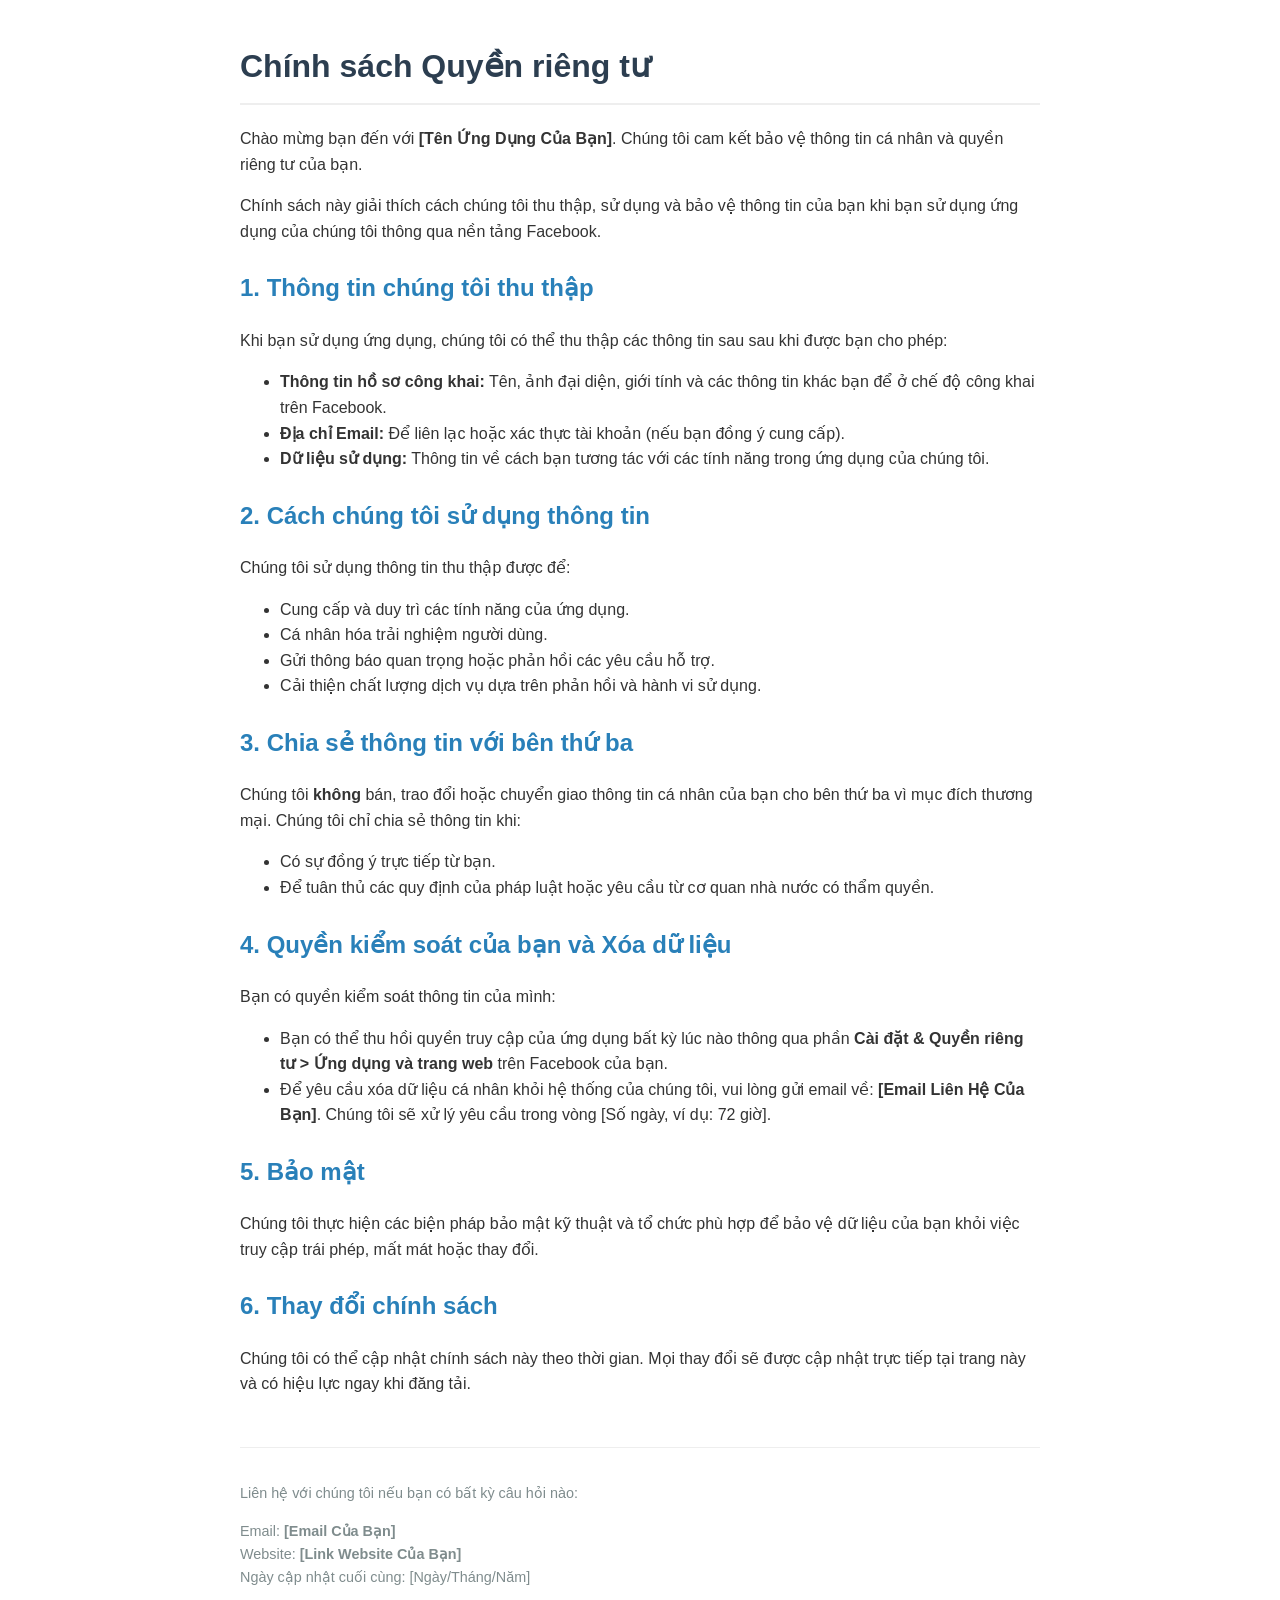
==== privacy-policy.html @ 0a475c06 "Rename Privacy-Policy.html to privacy-policy.html" ====
<!DOCTYPE html>
<html lang="vi">
<head>
    <meta charset="UTF-8">
    <meta name="viewport" content="width=device-width, initial-scale=1.0">
    <title>Chính sách Quyền riêng tư</title>
    <style>
        body { font-family: Arial, sans-serif; line-height: 1.6; color: #333; max-width: 800px; margin: 0 auto; padding: 20px; }
        h1 { color: #2c3e50; border-bottom: 2px solid #eee; padding-bottom: 10px; }
        h2 { color: #2980b9; margin-top: 25px; }
        p { margin-bottom: 15px; }
        ul { margin-bottom: 15px; }
        .footer { margin-top: 50px; font-size: 0.9em; color: #7f8c8d; border-top: 1px solid #eee; padding-top: 20px; }
    </style>
</head>
<body>

    <h1>Chính sách Quyền riêng tư</h1>
    <p>Chào mừng bạn đến với <strong>[Tên Ứng Dụng Của Bạn]</strong>. Chúng tôi cam kết bảo vệ thông tin cá nhân và quyền riêng tư của bạn.</p>
    <p>Chính sách này giải thích cách chúng tôi thu thập, sử dụng và bảo vệ thông tin của bạn khi bạn sử dụng ứng dụng của chúng tôi thông qua nền tảng Facebook.</p>

    <h2>1. Thông tin chúng tôi thu thập</h2>
    <p>Khi bạn sử dụng ứng dụng, chúng tôi có thể thu thập các thông tin sau sau khi được bạn cho phép:</p>
    <ul>
        <li><strong>Thông tin hồ sơ công khai:</strong> Tên, ảnh đại diện, giới tính và các thông tin khác bạn để ở chế độ công khai trên Facebook.</li>
        <li><strong>Địa chỉ Email:</strong> Để liên lạc hoặc xác thực tài khoản (nếu bạn đồng ý cung cấp).</li>
        <li><strong>Dữ liệu sử dụng:</strong> Thông tin về cách bạn tương tác với các tính năng trong ứng dụng của chúng tôi.</li>
    </ul>

    <h2>2. Cách chúng tôi sử dụng thông tin</h2>
    <p>Chúng tôi sử dụng thông tin thu thập được để:</p>
    <ul>
        <li>Cung cấp và duy trì các tính năng của ứng dụng.</li>
        <li>Cá nhân hóa trải nghiệm người dùng.</li>
        <li>Gửi thông báo quan trọng hoặc phản hồi các yêu cầu hỗ trợ.</li>
        <li>Cải thiện chất lượng dịch vụ dựa trên phản hồi và hành vi sử dụng.</li>
    </ul>

    <h2>3. Chia sẻ thông tin với bên thứ ba</h2>
    <p>Chúng tôi <strong>không</strong> bán, trao đổi hoặc chuyển giao thông tin cá nhân của bạn cho bên thứ ba vì mục đích thương mại. Chúng tôi chỉ chia sẻ thông tin khi:</p>
    <ul>
        <li>Có sự đồng ý trực tiếp từ bạn.</li>
        <li>Để tuân thủ các quy định của pháp luật hoặc yêu cầu từ cơ quan nhà nước có thẩm quyền.</li>
    </ul>

    <h2>4. Quyền kiểm soát của bạn và Xóa dữ liệu</h2>
    <p>Bạn có quyền kiểm soát thông tin của mình:</p>
    <ul>
        <li>Bạn có thể thu hồi quyền truy cập của ứng dụng bất kỳ lúc nào thông qua phần <strong>Cài đặt & Quyền riêng tư > Ứng dụng và trang web</strong> trên Facebook của bạn.</li>
        <li>Để yêu cầu xóa dữ liệu cá nhân khỏi hệ thống của chúng tôi, vui lòng gửi email về: <strong>[Email Liên Hệ Của Bạn]</strong>. Chúng tôi sẽ xử lý yêu cầu trong vòng [Số ngày, ví dụ: 72 giờ].</li>
    </ul>

    <h2>5. Bảo mật</h2>
    <p>Chúng tôi thực hiện các biện pháp bảo mật kỹ thuật và tổ chức phù hợp để bảo vệ dữ liệu của bạn khỏi việc truy cập trái phép, mất mát hoặc thay đổi.</p>

    <h2>6. Thay đổi chính sách</h2>
    <p>Chúng tôi có thể cập nhật chính sách này theo thời gian. Mọi thay đổi sẽ được cập nhật trực tiếp tại trang này và có hiệu lực ngay khi đăng tải.</p>

    <div class="footer">
        <p>Liên hệ với chúng tôi nếu bạn có bất kỳ câu hỏi nào:</p>
        <p>Email: <strong>[Email Của Bạn]</strong><br>
        Website: <strong>[Link Website Của Bạn]</strong><br>
        Ngày cập nhật cuối cùng: [Ngày/Tháng/Năm]</p>
    </div>

</body>
</html>
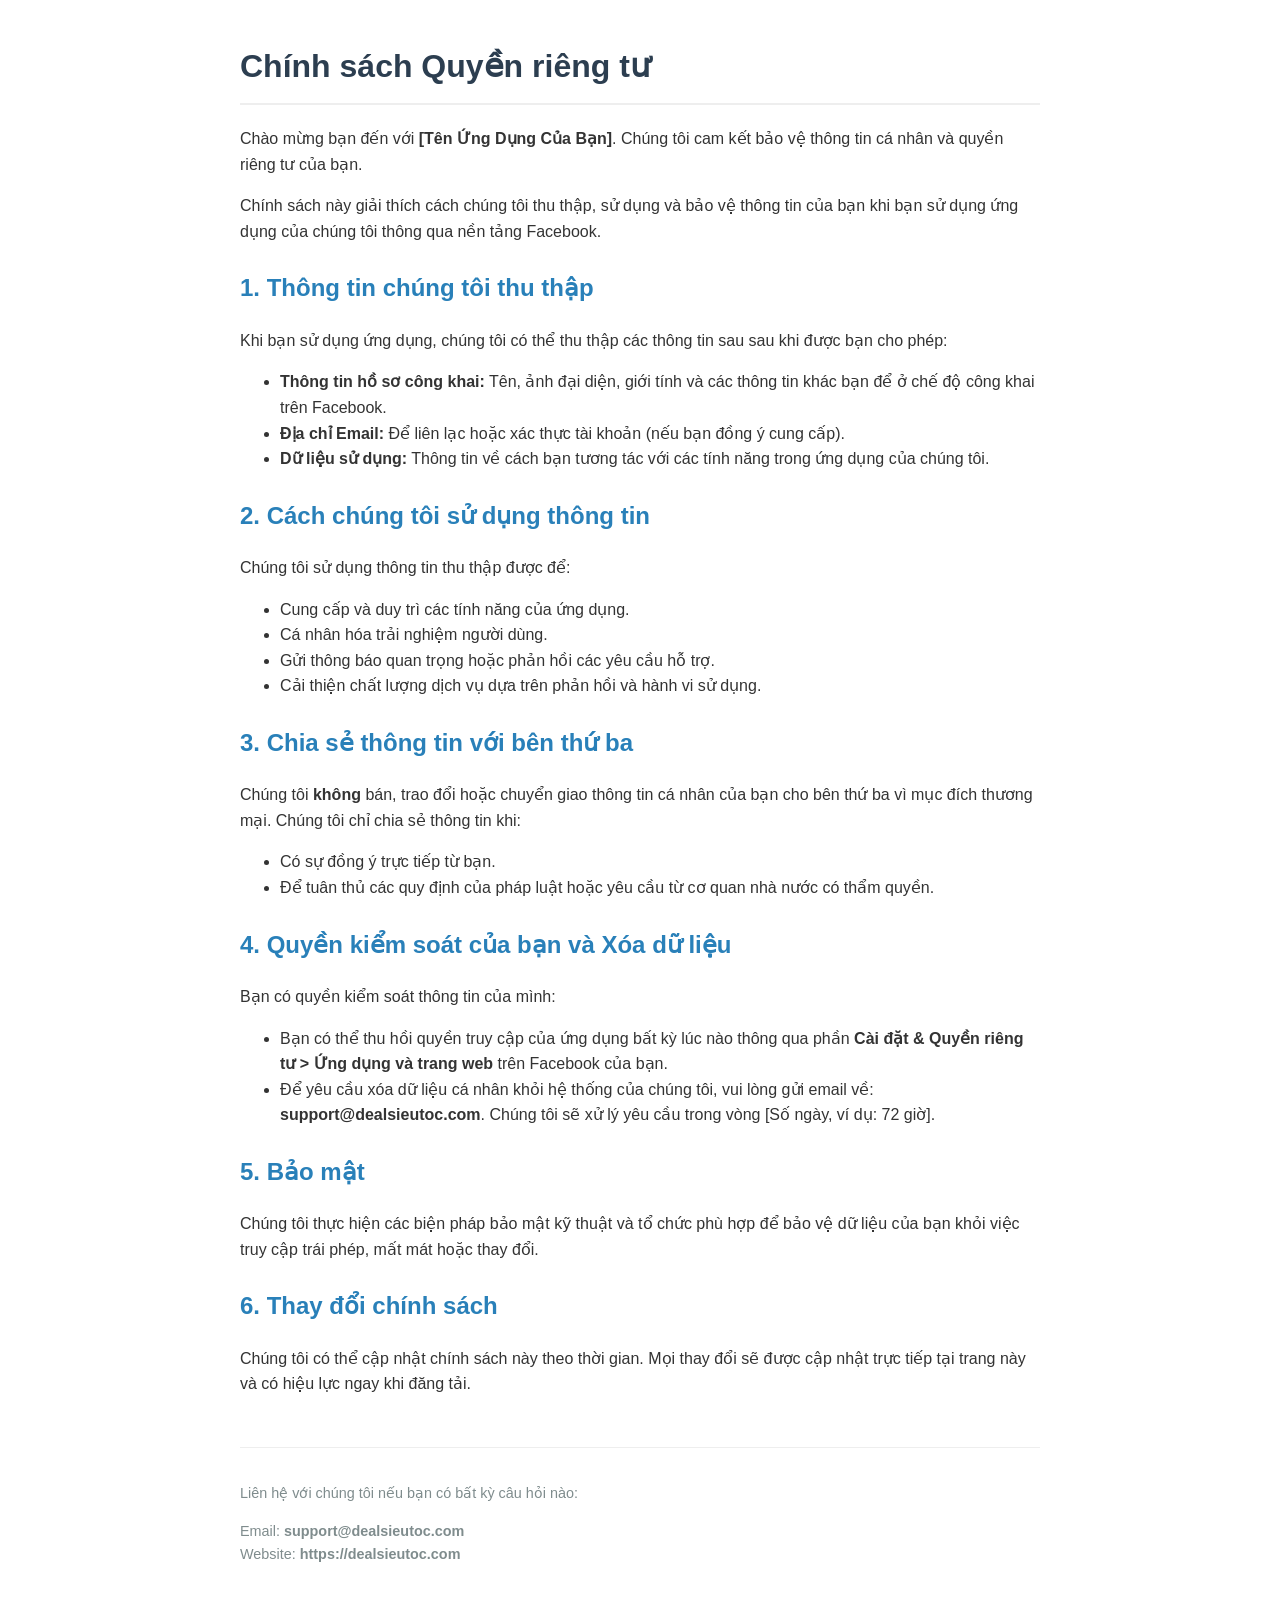
==== commit 00d78f42: "Update privacy-policy.html" ====
--- a/privacy-policy.html
+++ b/privacy-policy.html
@@ -47,7 +47,7 @@
     <p>Bạn có quyền kiểm soát thông tin của mình:</p>
     <ul>
         <li>Bạn có thể thu hồi quyền truy cập của ứng dụng bất kỳ lúc nào thông qua phần <strong>Cài đặt & Quyền riêng tư > Ứng dụng và trang web</strong> trên Facebook của bạn.</li>
-        <li>Để yêu cầu xóa dữ liệu cá nhân khỏi hệ thống của chúng tôi, vui lòng gửi email về: <strong>[Email Liên Hệ Của Bạn]</strong>. Chúng tôi sẽ xử lý yêu cầu trong vòng [Số ngày, ví dụ: 72 giờ].</li>
+        <li>Để yêu cầu xóa dữ liệu cá nhân khỏi hệ thống của chúng tôi, vui lòng gửi email về: <strong>support@dealsieutoc.com</strong>. Chúng tôi sẽ xử lý yêu cầu trong vòng [Số ngày, ví dụ: 72 giờ].</li>
     </ul>
 
     <h2>5. Bảo mật</h2>
@@ -58,9 +58,9 @@
 
     <div class="footer">
         <p>Liên hệ với chúng tôi nếu bạn có bất kỳ câu hỏi nào:</p>
-        <p>Email: <strong>[Email Của Bạn]</strong><br>
-        Website: <strong>[Link Website Của Bạn]</strong><br>
-        Ngày cập nhật cuối cùng: [Ngày/Tháng/Năm]</p>
+        <p>Email: <strong>support@dealsieutoc.com</strong><br>
+        Website: <strong>https://dealsieutoc.com</strong><br>
+        </p>
     </div>
 
 </body>
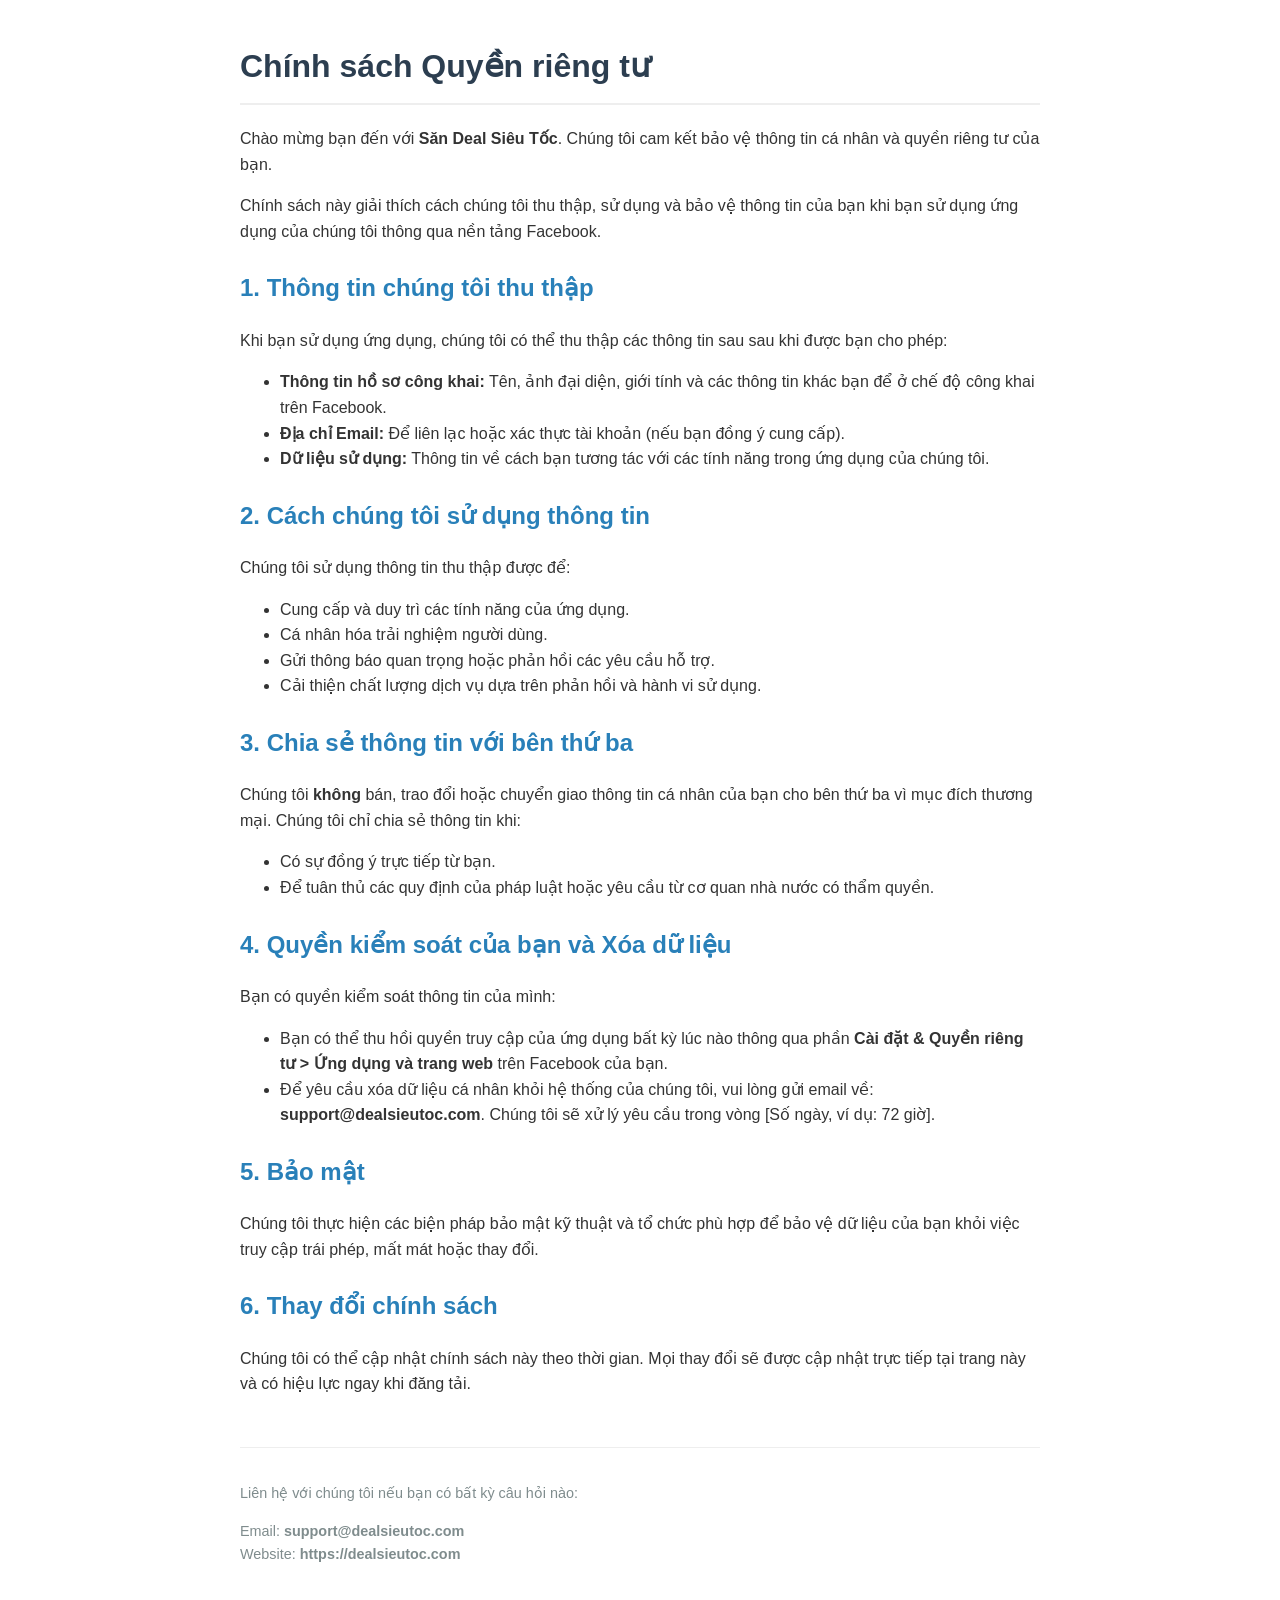
==== commit 30ab277a: "Update privacy-policy.html" ====
--- a/privacy-policy.html
+++ b/privacy-policy.html
@@ -16,7 +16,7 @@
 <body>
 
     <h1>Chính sách Quyền riêng tư</h1>
-    <p>Chào mừng bạn đến với <strong>[Tên Ứng Dụng Của Bạn]</strong>. Chúng tôi cam kết bảo vệ thông tin cá nhân và quyền riêng tư của bạn.</p>
+    <p>Chào mừng bạn đến với <strong>Săn Deal Siêu Tốc</strong>. Chúng tôi cam kết bảo vệ thông tin cá nhân và quyền riêng tư của bạn.</p>
     <p>Chính sách này giải thích cách chúng tôi thu thập, sử dụng và bảo vệ thông tin của bạn khi bạn sử dụng ứng dụng của chúng tôi thông qua nền tảng Facebook.</p>
 
     <h2>1. Thông tin chúng tôi thu thập</h2>
